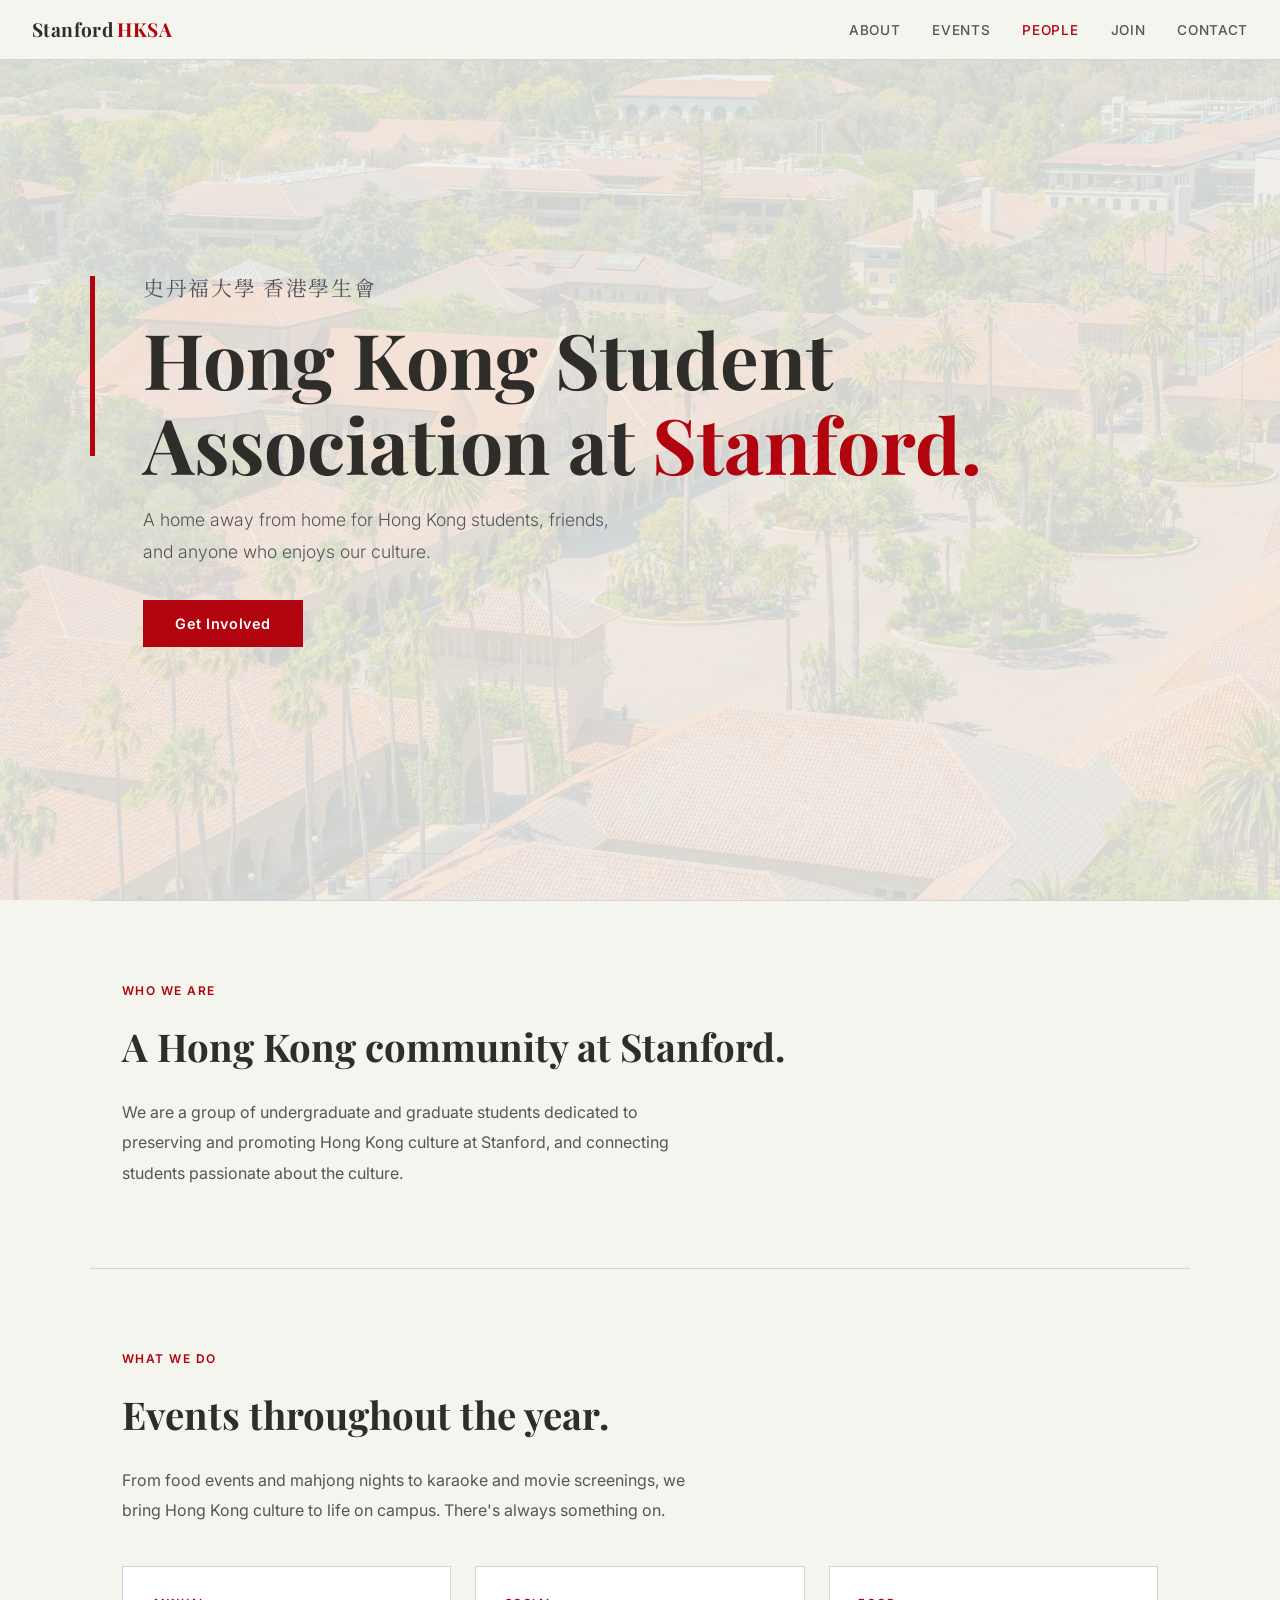
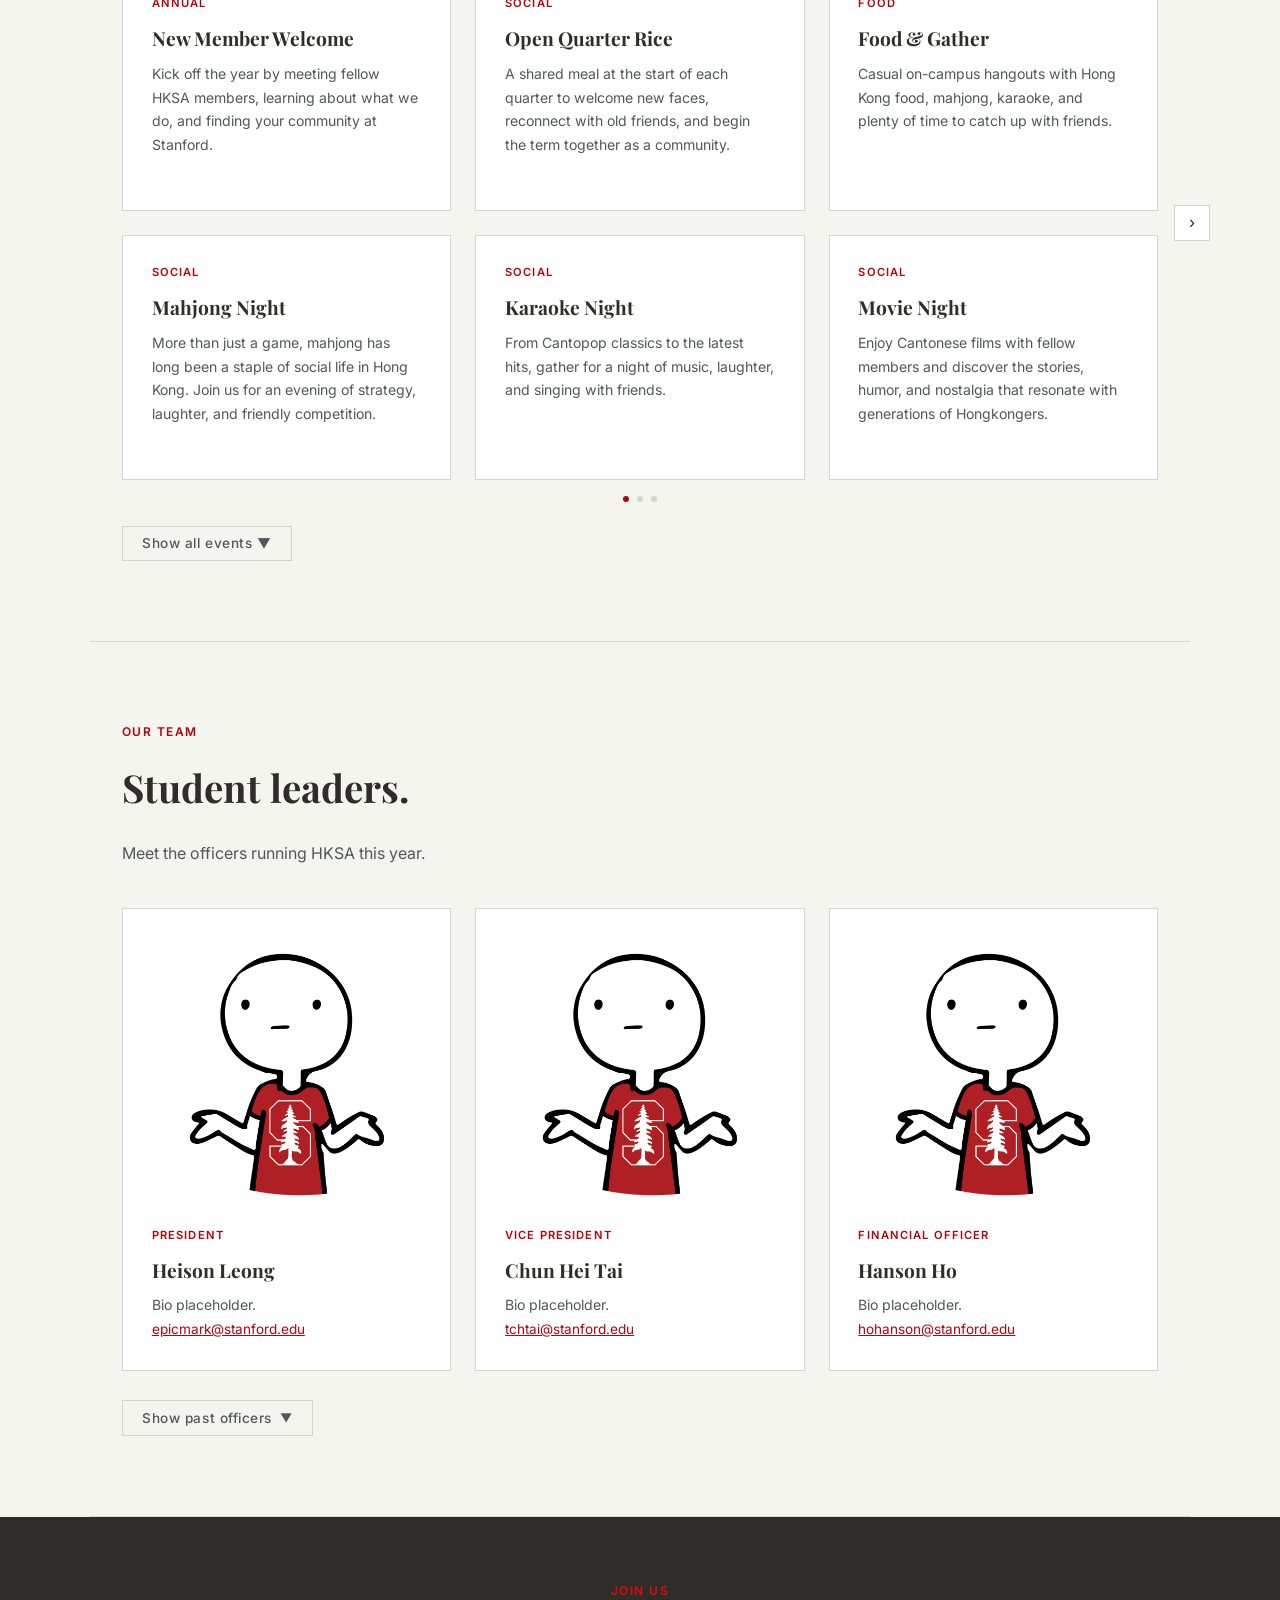
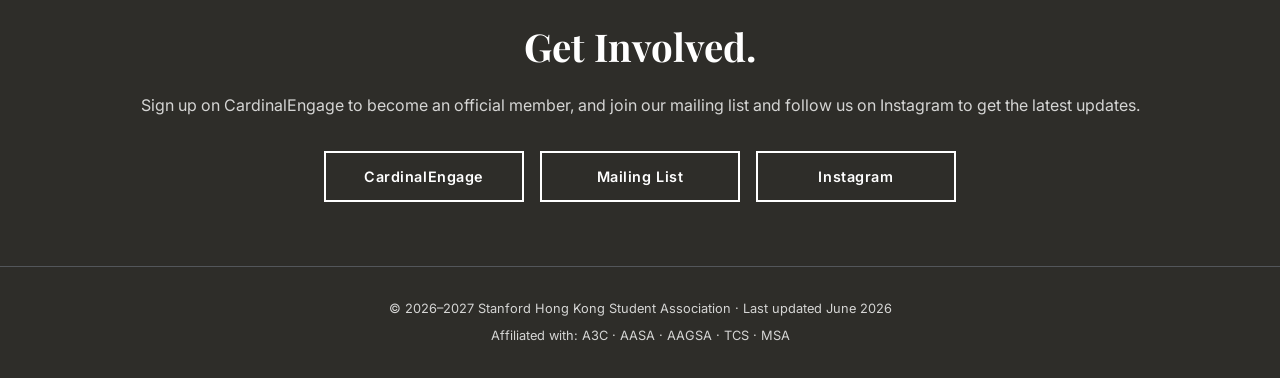
==== index-preview.html @ af9b092c "add data layer, CJK fonts, Chinese hero text, and refactor site structure - comment out past officer" ====
<!DOCTYPE html>
<html lang="en">
<head>
  <meta charset="UTF-8" />
  <meta name="viewport" content="width=device-width, initial-scale=1.0" />
  <title>Stanford HKSA</title>
  <link rel="icon" type="image/png" href="assets/favicon.png" />
  <meta property="og:image" content="assets/og-image.jpg" />
  <link href="https://fonts.googleapis.com/css2?family=Playfair+Display:wght@400;700&family=Inter:wght@300;400;500;600&family=Noto+Serif+TC:wght@400;700&family=Noto+Sans+TC:wght@300;400;500;600&display=swap" rel="stylesheet" />
  <style>
    :root {
      --red:          #B1040E;
      --black:        #2E2D29;
      --bg:           #F5F5F0;
      --white:        #FFFFFF;
      --grey:         #53565A;
      --border:       #D5D5D4;
      --font-display: 'Playfair Display', 'Noto Serif TC', serif;
      --font-body:    'Inter', 'Noto Sans TC', sans-serif;
    }

    *, *::before, *::after { box-sizing: border-box; margin: 0; padding: 0; }

    html { scroll-behavior: smooth; }

    body {
      font-family: var(--font-body);
      background: var(--bg);
      color: var(--black);
      font-size: 16px;
      line-height: 1.6;
    }

    /* NAV */
    nav {
      position: fixed;
      top: 0; left: 0; right: 0;
      background: var(--bg);
      border-bottom: 1px solid var(--border);
      z-index: 100;
      padding: 0 2rem;
      height: 60px;
      display: flex;
      align-items: center;
      justify-content: space-between;
    }

    .nav-logo {
      font-family: var(--font-display);
      font-size: 1.2rem;
      font-weight: 700;
      color: var(--black);
      text-decoration: none;
      letter-spacing: 0.02em;
    }

    .nav-logo span { color: var(--red); }

    .nav-links {
      display: flex;
      gap: 2rem;
      list-style: none;
    }

    .nav-links a {
      font-size: 0.85rem;
      font-weight: 500;
      color: var(--grey);
      text-decoration: none;
      letter-spacing: 0.05em;
      text-transform: uppercase;
      transition: color 0.2s;
    }

    .nav-links a:hover { color: var(--red); }

    /* HERO */
    .hero {
      min-height: 100vh;
      display: flex;
      align-items: center;
      padding: 80px 2rem 4rem;
      max-width: 100%;
      position: relative;
      overflow: hidden;
    }

    .hero::before {
      content: '';
      position: absolute;
      inset: 0;
      background-image: url('assets/hero.jpg');
      background-size: cover;
      background-position: center;
      opacity: 0.15;
      z-index: 0;
    }

    .hero-inner {
      position: relative;
      z-index: 1;
      max-width: 1100px;
      margin: 0 auto;
      width: 100%;
      display: flex;
      align-items: flex-start;
      gap: 3rem;
    }

    .hero-bar {
      width: 5px;
      height: 180px;
      background: var(--red);
      flex-shrink: 0;
      margin-top: 0.4rem;
    }

    .hero-text h1 {
      font-family: var(--font-display);
      font-size: clamp(2.8rem, 6vw, 5rem);
      font-weight: 700;
      line-height: 1.1;
      color: var(--black);
      margin-bottom: 1.2rem;
    }

    .hero-text h1 em {
      font-style: normal;
      color: var(--red);
    }

    .hero-text p {
      font-size: 1.1rem;
      color: var(--grey);
      font-weight: 300;
      max-width: 480px;
      margin-bottom: 2rem;
      line-height: 1.8;
    }

    .hero-cta {
      display: inline-block;
      background: var(--red);
      color: var(--white);
      padding: 0.75rem 2rem;
      text-decoration: none;
      font-size: 0.9rem;
      font-weight: 600;
      letter-spacing: 0.04em;
      transition: opacity 0.2s;
    }

    .hero-cta:hover { opacity: 0.85; }

    /* SECTIONS */
    section {
      padding: 5rem 2rem;
      max-width: 1100px;
      margin: 0 auto;
    }

    .section-label {
      font-size: 0.75rem;
      font-weight: 600;
      letter-spacing: 0.12em;
      text-transform: uppercase;
      color: var(--red);
      margin-bottom: 1rem;
    }

    .section-title {
      font-family: var(--font-display);
      font-size: clamp(1.8rem, 3vw, 2.6rem);
      font-weight: 700;
      color: var(--black);
      margin-bottom: 1.2rem;
    }

    .section-body {
      font-size: 1rem;
      color: var(--grey);
      max-width: 580px;
      line-height: 1.9;
    }

    .divider {
      border: none;
      border-top: 1px solid var(--border);
      max-width: 1100px;
      margin: 0 auto;
    }

    /* CARDS (shared by events and people) */
    .card-grid {
      display: grid;
      grid-template-columns: repeat(3, 1fr);
      gap: 1.5rem;
      margin-top: 2.5rem;
    }

    .card {
      background: var(--white);
      padding: 1.8rem;
      border: 1px solid var(--border);
      transition: border-color 0.2s;
      min-width: 0;
    }

    .card:hover { border-color: var(--red); }

    .card-tag {
      font-size: 0.7rem;
      font-weight: 600;
      letter-spacing: 0.1em;
      text-transform: uppercase;
      color: var(--red);
      margin-bottom: 0.6rem;
    }

    .card h3 {
      font-family: var(--font-display);
      font-size: 1.2rem;
      color: var(--black);
      margin-bottom: 0.5rem;
    }

    .card p {
      font-size: 0.88rem;
      color: var(--grey);
      line-height: 1.7;
    }

    /* OFFICER PHOTO */
    .officer-photo {
      width: 100%;
      height: auto;
      display: block;
      margin-bottom: 1.2rem;
      background: var(--bg);
    }

    /* PAST OFFICERS TOGGLE */
    .past-toggle {
      display: inline-flex;
      align-items: center;
      gap: 0.5rem;
      margin-top: 1.8rem;
      background: none;
      border: 1px solid var(--border);
      color: var(--grey);
      font-family: var(--font-body);
      font-size: 0.85rem;
      font-weight: 500;
      letter-spacing: 0.04em;
      padding: 0.55rem 1.2rem;
      cursor: pointer;
      transition: border-color 0.2s, color 0.2s;
    }

    .past-toggle:hover { border-color: var(--red); color: var(--red); }

    .past-toggle .toggle-chevron {
      display: inline-block;
      transition: transform 0.25s;
      font-style: normal;
      font-size: 0.75rem;
    }

    .past-toggle.open .toggle-chevron { transform: rotate(180deg); }

    .past-officers {
      overflow: hidden;
      max-height: 0;
      transition: max-height 0.35s ease;
    }

    .past-officers.open { max-height: 2000px; }

    .past-year-label {
      font-size: 0.75rem;
      font-weight: 600;
      letter-spacing: 0.1em;
      text-transform: uppercase;
      color: var(--grey);
      margin: 2rem 0 1rem;
    }

    .exec-row {
      display: flex;
      align-items: baseline;
      gap: 0.75rem;
      margin-top: 1rem;
      padding-top: 0.8rem;
      border-top: 1px solid var(--border);
    }

    .exec-names {
      font-size: 0.88rem;
      color: var(--grey);
    }

    .exec-row .card-tag {
      flex-shrink: 0;
      width: 120px;
      min-width: 120px;
      margin-bottom: 0;
    }

    /* JOIN */
    .join-block {
      background: var(--black);
      padding: 4rem 2rem;
      text-align: center;
    }

    .join-block .section-label { color: #E50808; }
    .join-block .section-title { color: var(--white); margin-bottom: 1rem; }
    .join-block p { color: var(--border); margin-bottom: 2rem; font-size: 1rem; }

    .join-cta {
      display: inline-block;
      border: 2px solid var(--white);
      color: var(--white);
      padding: 0.75rem 2rem;
      text-decoration: none;
      font-size: 0.9rem;
      font-weight: 600;
      letter-spacing: 0.04em;
      transition: background 0.2s, color 0.2s;
      min-width: 160px;
      text-align: center;
    }

    .join-cta:hover { background: var(--white); color: var(--black); }
    .join-buttons { display: flex; gap: 1rem; flex-wrap: wrap; justify-content: center; }
    .join-buttons .join-cta { flex: 1 0 auto; max-width: 200px; }

    /* FOOTER */
    footer {
      background: var(--black);
      border-top: 1px solid var(--grey);
      padding: 2rem;
      text-align: center;
    }

    footer p { font-size: 0.8rem; color: var(--border); }
    footer a { color: var(--border); text-decoration: none; transition: color 0.2s; }
    footer a:hover { color: var(--red); }

    /* EVENTS CAROUSEL - desktop */
    .carousel-wrap {
      position: relative;
      margin-top: 2.5rem;
    }

    .carousel-arr {
      /* --- easy to restyle: change width/height/border-radius/color here --- */
      width: 36px;
      height: 36px;
      border-radius: 0;
      border: 1px solid var(--border);
      background: var(--white);
      color: var(--black);
      display: flex;
      align-items: center;
      justify-content: center;
      cursor: pointer;
      font-size: 1.1rem;
      transition: border-color 0.2s, color 0.2s;
      position: absolute;
      top: 50%;
      transform: translateY(-50%);
    }

    .carousel-arr:hover { border-color: var(--red); color: var(--red); }
    .carousel-arr[hidden] { display: none; }

    #evtPrev { left: -52px; }
    #evtNext { right: -52px; }

    .carousel-viewport {
      width: 100%;
      overflow: hidden;
    }

    /* --- easy to change layout: adjust grid-template here --- */
    .carousel-grid {
      display: grid;
      grid-template-columns: repeat(3, 1fr);
      grid-template-rows: repeat(2, auto);
      gap: 1.5rem;
    }

    .evt-expand-btn {
      display: inline-flex;
      align-items: center;
      gap: 0.5rem;
      margin-top: 1.5rem;
      background: none;
      border: 1px solid var(--border);
      color: var(--grey);
      font-family: var(--font-body);
      font-size: 0.85rem;
      font-weight: 500;
      letter-spacing: 0.04em;
      padding: 0.55rem 1.2rem;
      cursor: pointer;
      transition: border-color 0.2s, color 0.2s;
    }

    .evt-expand-btn:hover { border-color: var(--red); color: var(--red); }

    .card-ghost {
      visibility: hidden;
      pointer-events: none;
    }

    /* PAGE INDICATOR DOTS */
    .carousel-dots {
      display: flex;
      gap: 0.5rem;
      justify-content: center;
      margin-top: 1rem;
    }

    .carousel-dot {
      width: 6px;
      height: 6px;
      border-radius: 50%;
      background: var(--border);
      border: none;
      padding: 0;
      cursor: pointer;
      transition: background 0.2s;
    }

    .carousel-dot.active { background: var(--red); }

    /* ACTIVE NAV HIGHLIGHT */
    .nav-links a.nav-active { color: var(--red); }

    /* RESPONSIVE - all mobile rules consolidated here */
    @media (max-width: 600px) {
      .nav-links { display: none; }
      .hero-inner { flex-direction: column; gap: 1.5rem; }
      .hero-bar { width: 40px; height: 5px; }
      .card-grid { grid-template-columns: 1fr; }
      .evt-expand-btn { display: none; }
      .carousel-dots { display: none; }
      .join-buttons { flex-direction: column; align-items: center; }
      .join-cta { width: 240px; }
      .carousel-wrap { gap: 0; }
      .carousel-arr { display: none; }
      .carousel-viewport {
        overflow-x: auto;
        scroll-snap-type: x mandatory;
        -webkit-overflow-scrolling: touch;
        scrollbar-width: none;
      }
      .carousel-viewport::-webkit-scrollbar { display: none; }
      .carousel-grid {
        display: grid;
        grid-auto-flow: column;
        grid-template-rows: repeat(3, auto);
        grid-template-columns: unset;
        width: max-content;
        gap: 1rem;
      }
      .carousel-grid .card {
        width: 75vw;
        scroll-snap-align: start;
      }
      .exec-row .card-tag {
        width: 80px;
        min-width: 80px;
      }
    }
  </style>

  <!-- Google tag (gtag.js) -->
  <script async src="https://www.googletagmanager.com/gtag/js?id=G-TLH5792XHT"></script>
  <script>
    window.dataLayer = window.dataLayer || [];
    function gtag(){dataLayer.push(arguments);}
    gtag('js', new Date());

    gtag('config', 'G-TLH5792XHT');
  </script>
</head>
<body>

  <!-- NAV -->
  <nav>
    <a href="#" class="nav-logo">Stanford <span>HKSA</span></a>
    <ul class="nav-links">
      <li><a href="#about">About</a></li>
      <li><a href="#events">Events</a></li>
      <li><a href="#people">People</a></li>
      <li><a href="#join">Join</a></li>
      <li><a href="#contact">Contact</a></li>
    </ul>
  </nav>

  <!-- HERO -->
  <div class="hero">
    <div class="hero-inner">
      <div class="hero-bar"></div>
      <div class="hero-text">
        <p style="font-family:var(--font-display);font-size:1.3rem;font-weight:400;color:var(--grey);letter-spacing:0.08em;margin-bottom:0.6rem;">史丹福大學 香港學生會</p>
        <h1>Hong Kong Student Association at <em>Stanford.</em></h1>
        <p>A home away from home for Hong Kong students, friends, and anyone who enjoys our culture.</p>
        <a href="#join" class="hero-cta">Get Involved</a>
      </div>
    </div>
  </div>

  <hr class="divider" />

  <!-- ABOUT -->
  <section id="about">
    <div class="section-label">Who We Are</div>
    <h2 class="section-title">A Hong Kong community at Stanford.</h2>
    <p class="section-body">We are a group of undergraduate and graduate students dedicated to preserving and promoting Hong Kong culture at Stanford, and connecting students passionate about the culture.</p>
  </section>

  <hr class="divider" />

  <!-- EVENTS -->
  <section id="events">
    <div class="section-label">What We Do</div>
    <h2 class="section-title">Events throughout the year.</h2>
    <p class="section-body">From food events and mahjong nights to karaoke and movie screenings, we bring Hong Kong culture to life on campus. There's always something on.</p>
    <div class="carousel-wrap" id="eventsCarousel">
      <button class="carousel-arr" id="evtPrev" onclick="evtMove(-1)" aria-label="Previous" hidden>&#8249;</button>
      <div class="carousel-viewport">
        <div class="carousel-grid" id="evtGrid">
          <div class="card">
            <div class="card-tag">Annual</div>
            <h3>New Member Welcome</h3>
            <p>Kick off the year by meeting fellow HKSA members, learning about what we do, and finding your community at Stanford.</p>
          </div>
          <div class="card">
            <div class="card-tag">Social</div>
            <h3>Open Quarter Rice</h3>
            <p>A shared meal at the start of each quarter to welcome new faces, reconnect with old friends, and begin the term together as a community.</p>
          </div>
          <div class="card">
            <div class="card-tag">Food</div>
            <h3>Food &amp; Gather</h3>
            <p>Casual on-campus hangouts with Hong Kong food, mahjong, karaoke, and plenty of time to catch up with friends.</p>
          </div>
          <div class="card">
            <div class="card-tag">Social</div>
            <h3>Mahjong Night</h3>
            <p>More than just a game, mahjong has long been a staple of social life in Hong Kong. Join us for an evening of strategy, laughter, and friendly competition.</p>
          </div>
          <div class="card">
            <div class="card-tag">Social</div>
            <h3>Karaoke Night</h3>
            <p>From Cantopop classics to the latest hits, gather for a night of music, laughter, and singing with friends.</p>
          </div>
          <div class="card">
            <div class="card-tag">Social</div>
            <h3>Movie Night</h3>
            <p>Enjoy Cantonese films with fellow members and discover the stories, humor, and nostalgia that resonate with generations of Hongkongers.</p>
          </div>
          <div class="card">
            <div class="card-tag">Cultural</div>
            <h3>Winter Solstice</h3>
            <p>Celebrated widely in Hong Kong, the Winter Solstice is a time for reunion and togetherness. Join us as we mark the occasion with food and community.</p>
          </div>
          <div class="card">
            <div class="card-tag">Cultural</div>
            <h3>Chinese New Year</h3>
            <p>Celebrate the start of the new year with fai chun calligraphy, festive treats, and traditional customs as we share one of Hong Kong&rsquo;s most cherished celebrations.</p>
          </div>
          <div class="card">
            <div class="card-tag">Annual</div>
            <h3>Chinese New Year Hotpot</h3>
            <p>Gather around the hotpot table to celebrate the beginning of a new year with students and alumni, sharing good food and good company.</p>
          </div>
          <div class="card">
            <div class="card-tag">Food</div>
            <h3>Dim Sum Run</h3>
            <p>Explore some of the Bay Area&rsquo;s best dim sum restaurants and experience one of Hong Kong&rsquo;s most beloved dining traditions.</p>
          </div>
          <div class="card">
            <div class="card-tag">Social</div>
            <h3>Hongkongers in the Bay Area</h3>
            <p>Connect with Hong Kong professionals and alumni across a range of industries, fostering mentorship and cultural connections across generations.</p>
          </div>
          <div class="card">
            <div class="card-tag">Social</div>
            <h3>Berkeley Mixer</h3>
            <p>Strengthen ties with fellow Hong Kong students across the Bay Area and celebrate our shared culture.</p>
          </div>
          <div class="card">
            <div class="card-tag">Annual</div>
            <h3>Spring Retreat</h3>
            <p>An off-campus getaway to relax, explore, and create lasting memories as we celebrate another year together.</p>
          </div>
          <div class="card">
            <div class="card-tag">Annual</div>
            <h3>Year-End Celebration</h3>
            <p>Close out the academic year with hotpot, karaoke, and a chance to celebrate our graduating members and reconnect with alumni.</p>
          </div>
          <div class="card card-ghost" aria-hidden="true"></div>
          <div class="card card-ghost" aria-hidden="true"></div>
          <div class="card card-ghost" aria-hidden="true"></div>
          <div class="card card-ghost" aria-hidden="true"></div>
        </div>
      </div>
      <button class="carousel-arr" id="evtNext" onclick="evtMove(1)" aria-label="Next">&#8250;</button>
    </div>
    <div class="carousel-dots" id="evtDots"></div>
    <button class="evt-expand-btn" id="evtExpandBtn" onclick="evtToggleExpand()">Show all events &#9660;</button>
  </section>

  <hr class="divider" />

  <!-- PEOPLE -->
  <section id="people">
    <div class="section-label">Our Team</div>
    <h2 class="section-title">Student leaders.</h2>
    <p class="section-body">Meet the officers running HKSA this year.</p>
    <div class="card-grid">
      <div class="card">
        <img src="assets/headshot-epicmark.png" alt="Heison Leong" class="officer-photo" width="250" height="250" />
        <div class="card-tag">President</div>
        <h3>Heison Leong</h3>
        <p>Bio placeholder.</p>
        <p><a href="mailto:epicmark@stanford.edu" style="color:var(--red);font-size:0.85rem;">epicmark@stanford.edu</a></p>
      </div>
      <div class="card">
        <img src="assets/headshot-tchtai.png" alt="Chun Hei Tai" class="officer-photo" width="250" height="250" />
        <div class="card-tag">Vice President</div>
        <h3>Chun Hei Tai</h3>
        <p>Bio placeholder.</p>
        <p><a href="mailto:tchtai@stanford.edu" style="color:var(--red);font-size:0.85rem;">tchtai@stanford.edu</a></p>
      </div>
      <div class="card">
        <img src="assets/headshot-hohanson.png" alt="Hanson Ho" class="officer-photo" width="250" height="250" />
        <div class="card-tag">Financial Officer</div>
        <h3>Hanson Ho</h3>
        <p>Bio placeholder.</p>
        <p><a href="mailto:hohanson@stanford.edu" style="color:var(--red);font-size:0.85rem;">hohanson@stanford.edu</a></p>
      </div>
    </div>

    <button class="past-toggle" id="pastToggle" onclick="
      this.classList.toggle('open');
      document.getElementById('pastOfficers').classList.toggle('open');
      this.querySelector('.toggle-label').textContent = this.classList.contains('open') ? 'Hide past officers' : 'Show past officers';
    " aria-expanded="false">
      <span class="toggle-label">Show past officers</span>
      <i class="toggle-chevron">&#9660;</i>
    </button>

    <div class="past-officers" id="pastOfficers">

      <div class="past-year-label">2025&ndash;26</div>
      <div class="card-grid">
        <div class="card">
          <div class="card-tag">President</div>
          <h3>Clive Chung</h3>
          <!-- <p><a href="mailto:lychung@stanford.edu" style="color:var(--red);font-size:0.85rem;">lychung@stanford.edu</a></p> -->
        </div>
        <div class="card">
          <div class="card-tag">Vice President</div>
          <h3>Camille Vong</h3>
          <!-- <p><a href="mailto:csvong@stanford.edu" style="color:var(--red);font-size:0.85rem;">csvong@stanford.edu</a></p> -->
        </div>
        <div class="card">
          <div class="card-tag">Financial Officer</div>
          <h3>Hanson Ho</h3>
          <!-- <p><a href="mailto:hohanson@stanford.edu" style="color:var(--red);font-size:0.85rem;">hohanson@stanford.edu</a></p> -->
        </div>
      </div>
      <div class="exec-row">
        <span class="card-tag" style="margin-bottom:0;">Executive Team</span>
        <span class="exec-names">Dominic Cheng &middot; Alana Chiang &middot; Alexis Lee &middot; Heison Leong &middot; Cindy Shum &middot; Rebecca Zhang</span>
      </div>

      <div class="past-year-label">2024&ndash;25</div>
      <div class="card-grid">
        <div class="card">
          <div class="card-tag">President</div>
          <h3>Milly Wong</h3>
          <!-- <p><a href="mailto:millywy@stanford.edu" style="color:var(--red);font-size:0.85rem;">millywy@stanford.edu</a></p> -->
        </div>
        <div class="card">
          <div class="card-tag">Vice President</div>
          <h3>Erika Yong</h3>
          <!-- <p><a href="mailto:erikay@stanford.edu" style="color:var(--red);font-size:0.85rem;">erikay@stanford.edu</a></p> -->
        </div>
        <div class="card">
          <div class="card-tag">Financial Officer</div>
          <h3>Hanson Ho</h3>
          <!-- <p><a href="mailto:hohanson@stanford.edu" style="color:var(--red);font-size:0.85rem;">hohanson@stanford.edu</a></p> -->
        </div>
      </div>
      <div class="exec-row">
        <span class="card-tag" style="margin-bottom:0;">Executive Team</span>
        <span class="exec-names">Clive Chung &middot; Edward Tang &middot; Gordon Yeung &middot; Chinat Yu</span>
      </div>

      <div class="past-year-label">2023&ndash;24</div>
      <div class="card-grid">
        <div class="card">
          <div class="card-tag">Co-President</div>
          <h3>Carson Chan</h3>
          <!-- <p><a href="mailto:carsonok@stanford.edu" style="color:var(--red);font-size:0.85rem;">carsonok@stanford.edu</a></p> -->
          <!-- <p><a href="mailto:c.chan@alumni.stanford.edu" style="color:var(--red);font-size:0.85rem;">c.chan@alumni.stanford.edu</a></p> -->
        </div>
        <div class="card">
          <div class="card-tag">Co-President</div>
          <h3>Jessie Kong</h3>
          <!-- <p><a href="mailto:jkong2@stanford.edu" style="color:var(--red);font-size:0.85rem;">jkong2@stanford.edu</a></p> -->
        </div>
        <div class="card">
          <div class="card-tag">Financial Officer</div>
          <h3>Erika Yong</h3>
          <!-- <p><a href="mailto:erikay@stanford.edu" style="color:var(--red);font-size:0.85rem;">erikay@stanford.edu</a></p> -->
        </div>
      </div>
      <div class="exec-row">
        <span class="card-tag" style="margin-bottom:0;">Executive Team</span>
        <span class="exec-names">Hanson Ho &middot; Milly Wong</span>
      </div>

    </div>
  </section>

  <hr class="divider" />

  <!-- JOIN -->
  <div class="join-block" id="join">
    <div class="section-label">Join Us</div>
    <h2 class="section-title">Get Involved.</h2>
    <p>Sign up on CardinalEngage to become an official member, and join our mailing list and follow us on Instagram to get the latest updates.</p>
    <div class="join-buttons">
      <a href="https://cardinalengage.stanford.edu" class="join-cta" target="_blank" rel="noopener noreferrer">CardinalEngage</a>
      <a href="https://mailman.stanford.edu/mailman/listinfo/hksa" class="join-cta" target="_blank" rel="noopener noreferrer">Mailing List</a>
      <a href="https://www.instagram.com/stanfordhksa" class="join-cta" target="_blank" rel="noopener noreferrer">Instagram</a>
    </div>
  </div>

  <!-- FOOTER -->
  <footer id="contact">
    <p>&copy; 2026&ndash;2027 Stanford Hong Kong Student Association &middot; Last updated June 2026</p>
    <p style="margin-top: 0.4rem;">Affiliated with: <a href="https://a3c.stanford.edu/" target="_blank" rel="noopener noreferrer">A3C</a> &middot; <a href="https://stanfordaasa.weebly.com/" target="_blank" rel="noopener noreferrer">AASA</a> &middot; <a href="https://sites.google.com/stanford.edu/aagsa/" target="_blank" rel="noopener noreferrer">AAGSA</a> &middot; <a href="https://taiwanese.stanford.edu/" target="_blank" rel="noopener noreferrer">TCS</a> &middot; MSA</p>
  </footer>

  <script>
    /* EVENTS CAROUSEL
       To change grid layout: update PER_PAGE to match cols x rows in .carousel-grid CSS */
    (function() {
      var PER_PAGE = 6; /* 3 cols x 2 rows -- change this if you change the grid */
      var MOBILE_BP = 600; /* must match @media max-width in CSS */
      var page = 0;
      var expanded = false;
      var allCards = document.querySelectorAll('#evtGrid .card');
      var cards = Array.prototype.filter.call(allCards, function(c) {
        return !c.classList.contains('card-ghost');
      });
      var ghosts = Array.prototype.filter.call(allCards, function(c) {
        return c.classList.contains('card-ghost');
      });
      var total = cards.length;
      var maxPage = Math.ceil(total / PER_PAGE) - 1;
      var prev = document.getElementById('evtPrev');
      var next = document.getElementById('evtNext');
      var expandBtn = document.getElementById('evtExpandBtn');
      var dotsContainer = document.getElementById('evtDots');

      /* Build dots */
      var dots = [];
      for (var d = 0; d <= maxPage; d++) {
        var dot = document.createElement('button');
        dot.className = 'carousel-dot';
        dot.setAttribute('aria-label', 'Page ' + (d + 1));
        (function(idx) { dot.onclick = function() { if (!expanded) show(idx); }; })(d);
        dotsContainer.appendChild(dot);
        dots.push(dot);
      }

      function updateDots(p) {
        dots.forEach(function(dot, i) {
          dot.classList.toggle('active', i === p);
        });
        dotsContainer.style.display = expanded ? 'none' : '';
      }

      function isMobile() { return window.innerWidth <= MOBILE_BP; }

      function equalizeHeights() {
        cards.forEach(function(c) { c.style.display = ''; c.style.minHeight = ''; });
        ghosts.forEach(function(c) { c.style.display = 'none'; });
        var maxH = 0;
        cards.forEach(function(c) { var h = c.offsetHeight; if (h > maxH) maxH = h; });
        cards.forEach(function(c) { c.style.minHeight = maxH + 'px'; });
        ghosts.forEach(function(c) { c.style.minHeight = maxH + 'px'; });
      }

      function showAll() {
        cards.forEach(function(c) { c.style.display = ''; c.style.minHeight = ''; });
        ghosts.forEach(function(c) { c.style.display = 'none'; });
        prev.hidden = true;
        next.hidden = true;
        dotsContainer.style.display = 'none';
      }

      function show(p) {
        page = p;
        var start = page * PER_PAGE;
        var end = start + PER_PAGE;
        cards.forEach(function(c, i) {
          c.style.display = (i >= start && i < end) ? '' : 'none';
        });
        var realOnPage = Math.min(end, total) - start;
        var ghostsNeeded = PER_PAGE - realOnPage;
        ghosts.forEach(function(c, i) {
          c.style.display = (page === maxPage && i < ghostsNeeded) ? '' : 'none';
        });
        prev.hidden = (page === 0);
        next.hidden = (page === maxPage);
        updateDots(page);
      }

      function init() {
        if (isMobile()) {
          showAll();
        } else if (expanded) {
          showAll();
        } else {
          equalizeHeights();
          show(0);
        }
      }

      window.evtMove = function(dir) { if (!isMobile() && !expanded) show(page + dir); };

      window.evtToggleExpand = function() {
        expanded = !expanded;
        if (expanded) {
          showAll();
          expandBtn.innerHTML = 'Show fewer &#9650;';
        } else {
          equalizeHeights();
          show(0);
          expandBtn.innerHTML = 'Show all events &#9660;';
        }
      };

      window.addEventListener('load', init);
      window.addEventListener('resize', init);
    })();

    /* ACTIVE NAV HIGHLIGHT via IntersectionObserver */
    (function() {
      var sections = document.querySelectorAll('section[id], div[id="join"]');
      var navLinks = document.querySelectorAll('.nav-links a');

      function setActive(id) {
        navLinks.forEach(function(a) {
          a.classList.toggle('nav-active', a.getAttribute('href') === '#' + id);
        });
      }

      var observer = new IntersectionObserver(function(entries) {
        entries.forEach(function(entry) {
          if (entry.isIntersecting) setActive(entry.target.id);
        });
      }, { rootMargin: '-40% 0px -55% 0px', threshold: 0 });

      sections.forEach(function(s) { observer.observe(s); });
    })();
  </script>
</body>
</html>
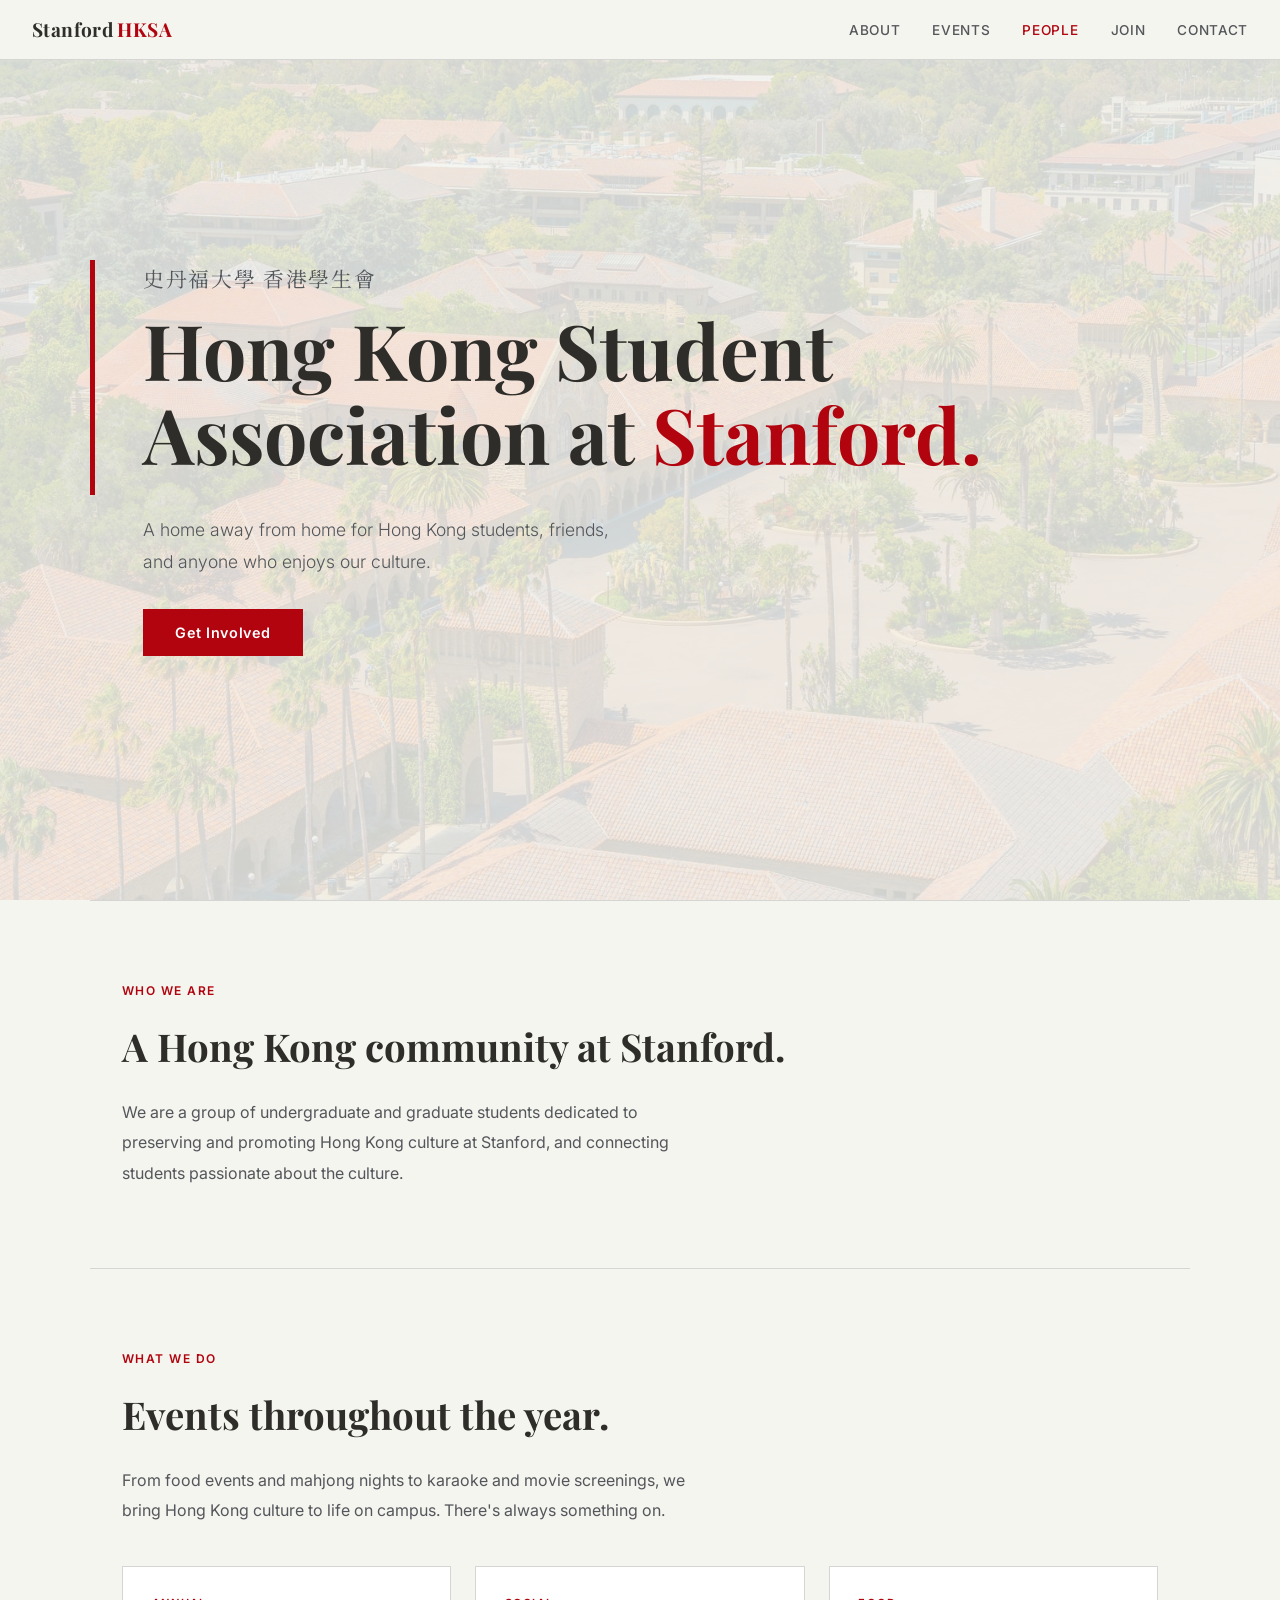
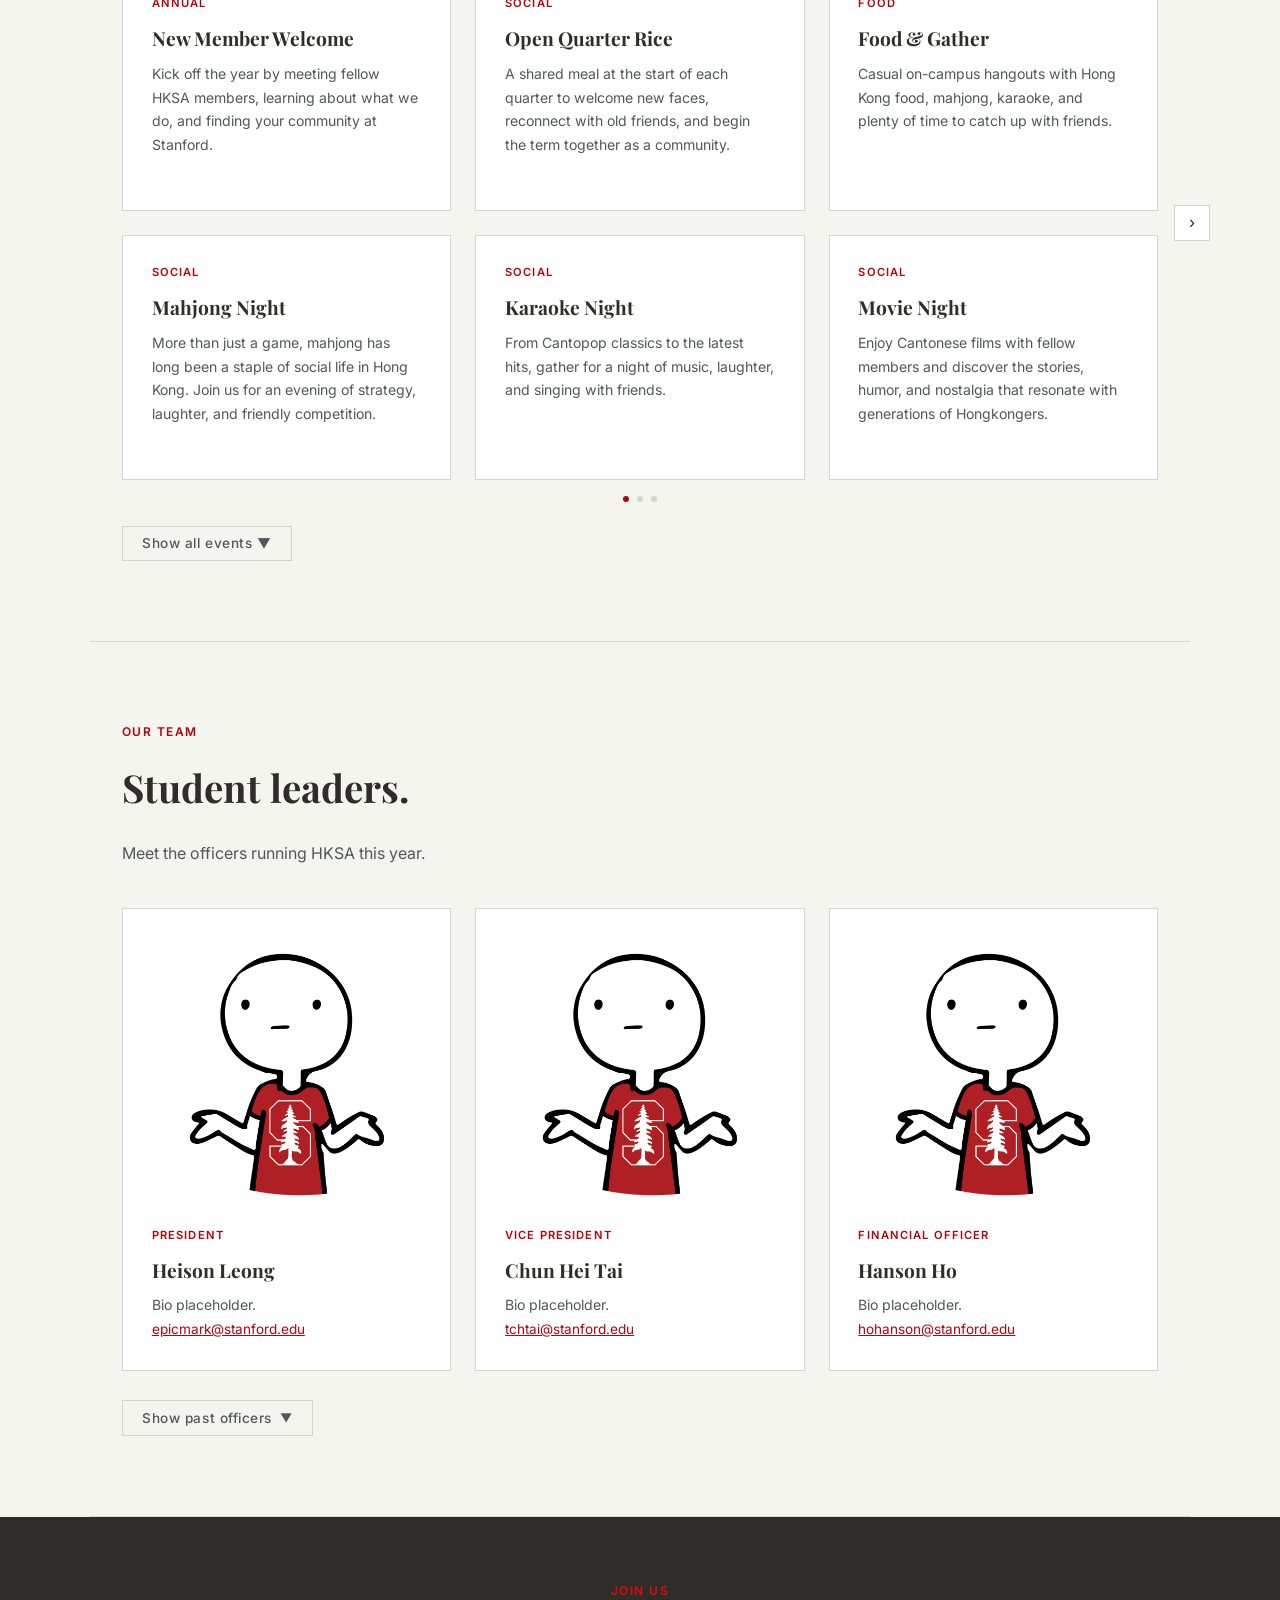
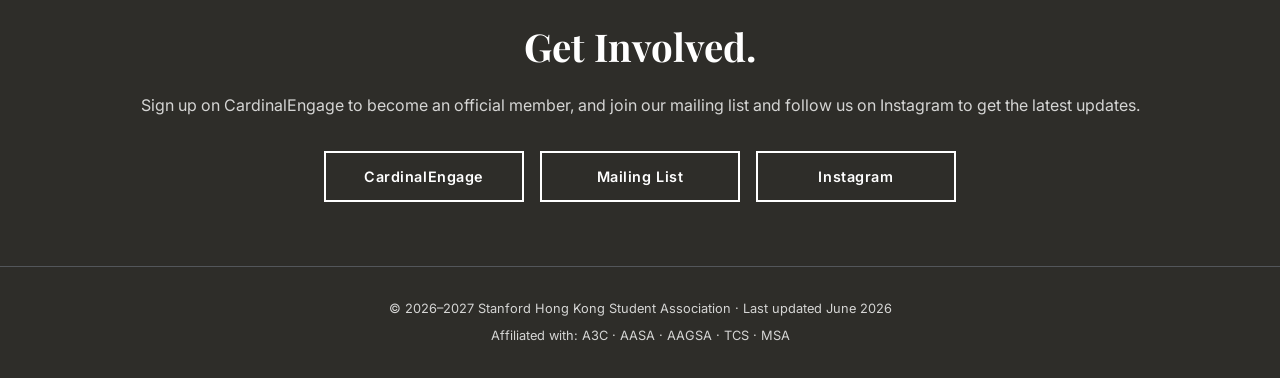
==== commit 136d9a19: "Bug fixes" ====
--- a/index-preview.html
+++ b/index-preview.html
@@ -102,17 +102,20 @@
       max-width: 1100px;
       margin: 0 auto;
       width: 100%;
+    }
+
+    .hero-heading {
       display: flex;
-      align-items: flex-start;
+      align-items: stretch;
       gap: 3rem;
+      margin-bottom: 1.2rem;
     }
 
     .hero-bar {
       width: 5px;
-      height: 180px;
       background: var(--red);
       flex-shrink: 0;
-      margin-top: 0.4rem;
+      align-self: stretch;
     }
 
     .hero-text h1 {
@@ -442,8 +445,9 @@
     /* RESPONSIVE - all mobile rules consolidated here */
     @media (max-width: 600px) {
       .nav-links { display: none; }
-      .hero-inner { flex-direction: column; gap: 1.5rem; }
-      .hero-bar { width: 40px; height: 5px; }
+      .hero-heading { gap: 1.2rem; flex-direction: column; }
+      .hero-bar { width: 40px; height: 5px; align-self: auto; }
+      .hero-text > div[style] { padding-left: 0 !important; }
       .card-grid { grid-template-columns: 1fr; }
       .evt-expand-btn { display: none; }
       .carousel-dots { display: none; }
@@ -504,12 +508,18 @@
   <!-- HERO -->
   <div class="hero">
     <div class="hero-inner">
-      <div class="hero-bar"></div>
       <div class="hero-text">
-        <p style="font-family:var(--font-display);font-size:1.3rem;font-weight:400;color:var(--grey);letter-spacing:0.08em;margin-bottom:0.6rem;">史丹福大學 香港學生會</p>
-        <h1>Hong Kong Student Association at <em>Stanford.</em></h1>
-        <p>A home away from home for Hong Kong students, friends, and anyone who enjoys our culture.</p>
-        <a href="#join" class="hero-cta">Get Involved</a>
+        <div class="hero-heading">
+          <div class="hero-bar"></div>
+          <div>
+            <p style="font-family:var(--font-display);font-size:1.3rem;font-weight:400;color:var(--grey);letter-spacing:0.08em;margin-bottom:0.6rem;">史丹福大學 香港學生會</p>
+            <h1>Hong Kong Student Association at <em>Stanford.</em></h1>
+          </div>
+        </div>
+        <div style="padding-left: calc(5px + 3rem);">
+          <p>A home away from home for Hong Kong students, friends, and anyone who enjoys our culture.</p>
+          <a href="#join" class="hero-cta">Get Involved</a>
+        </div>
       </div>
     </div>
   </div>
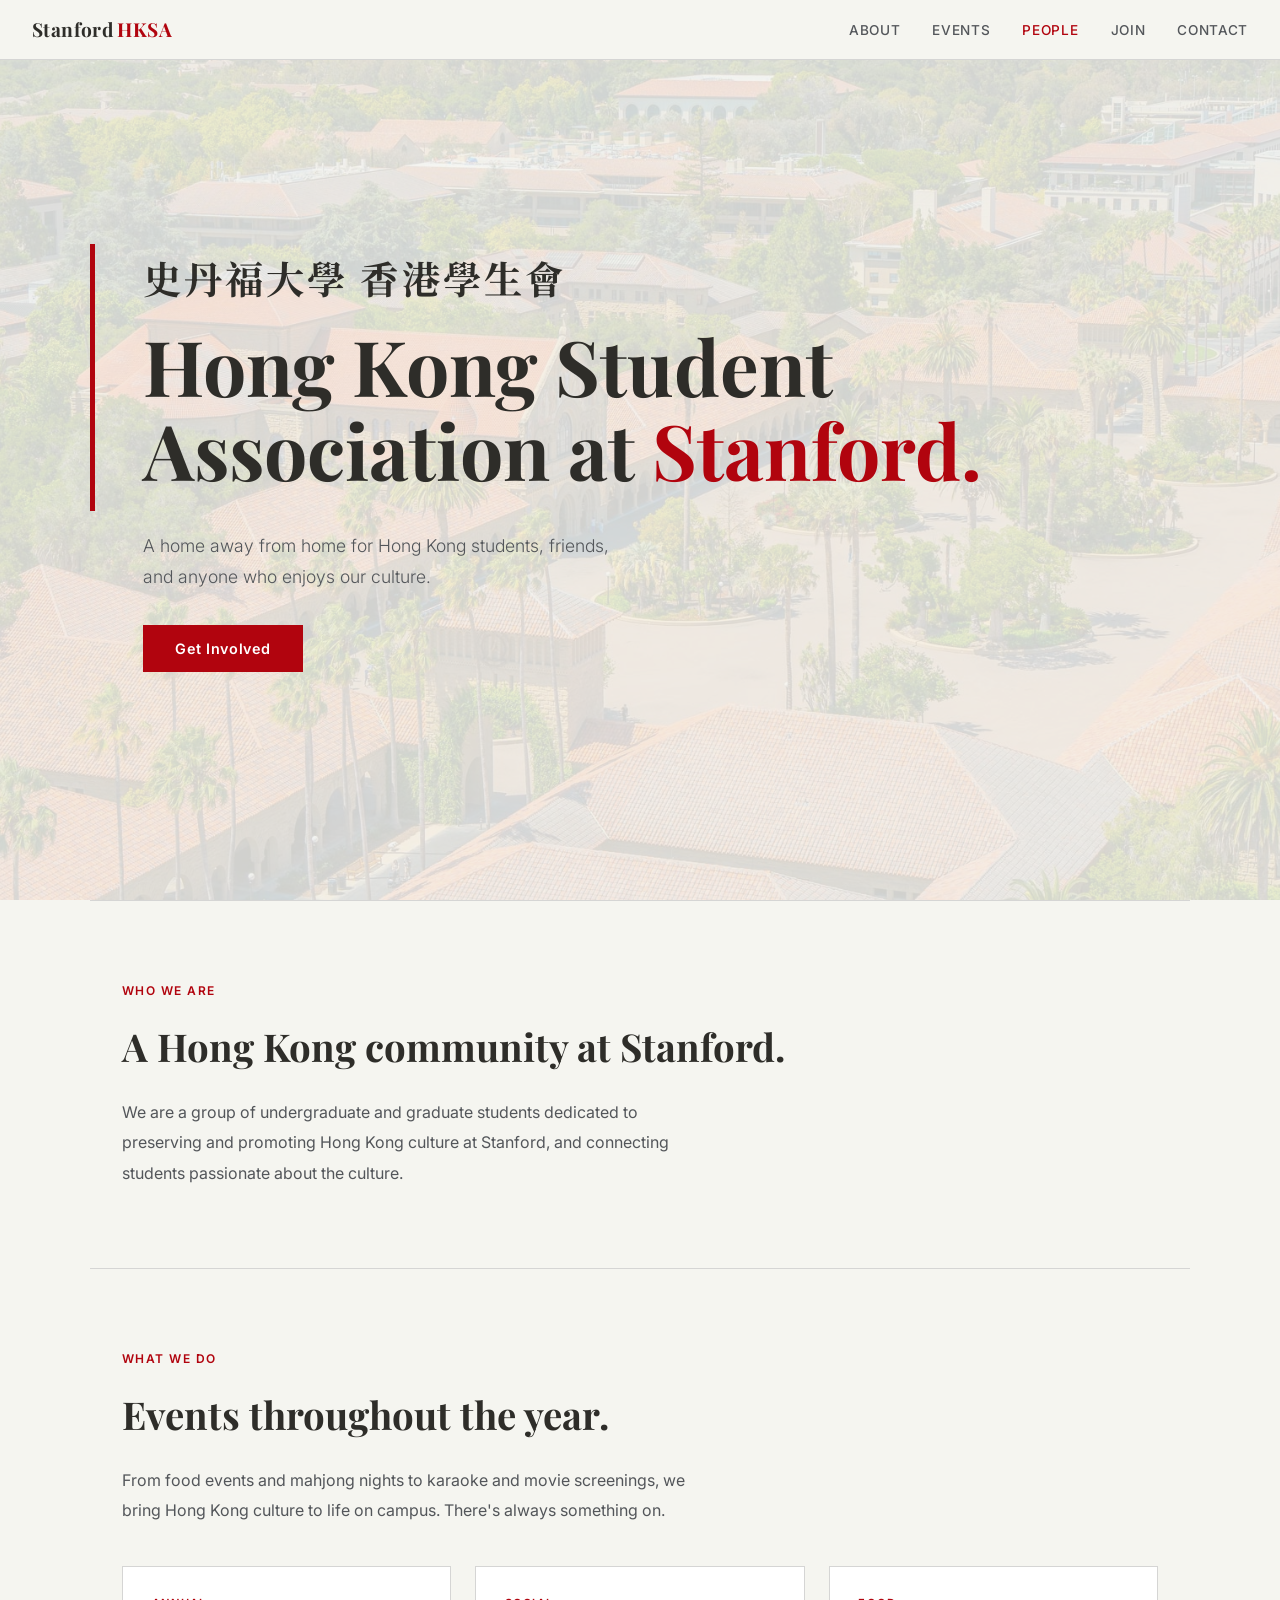
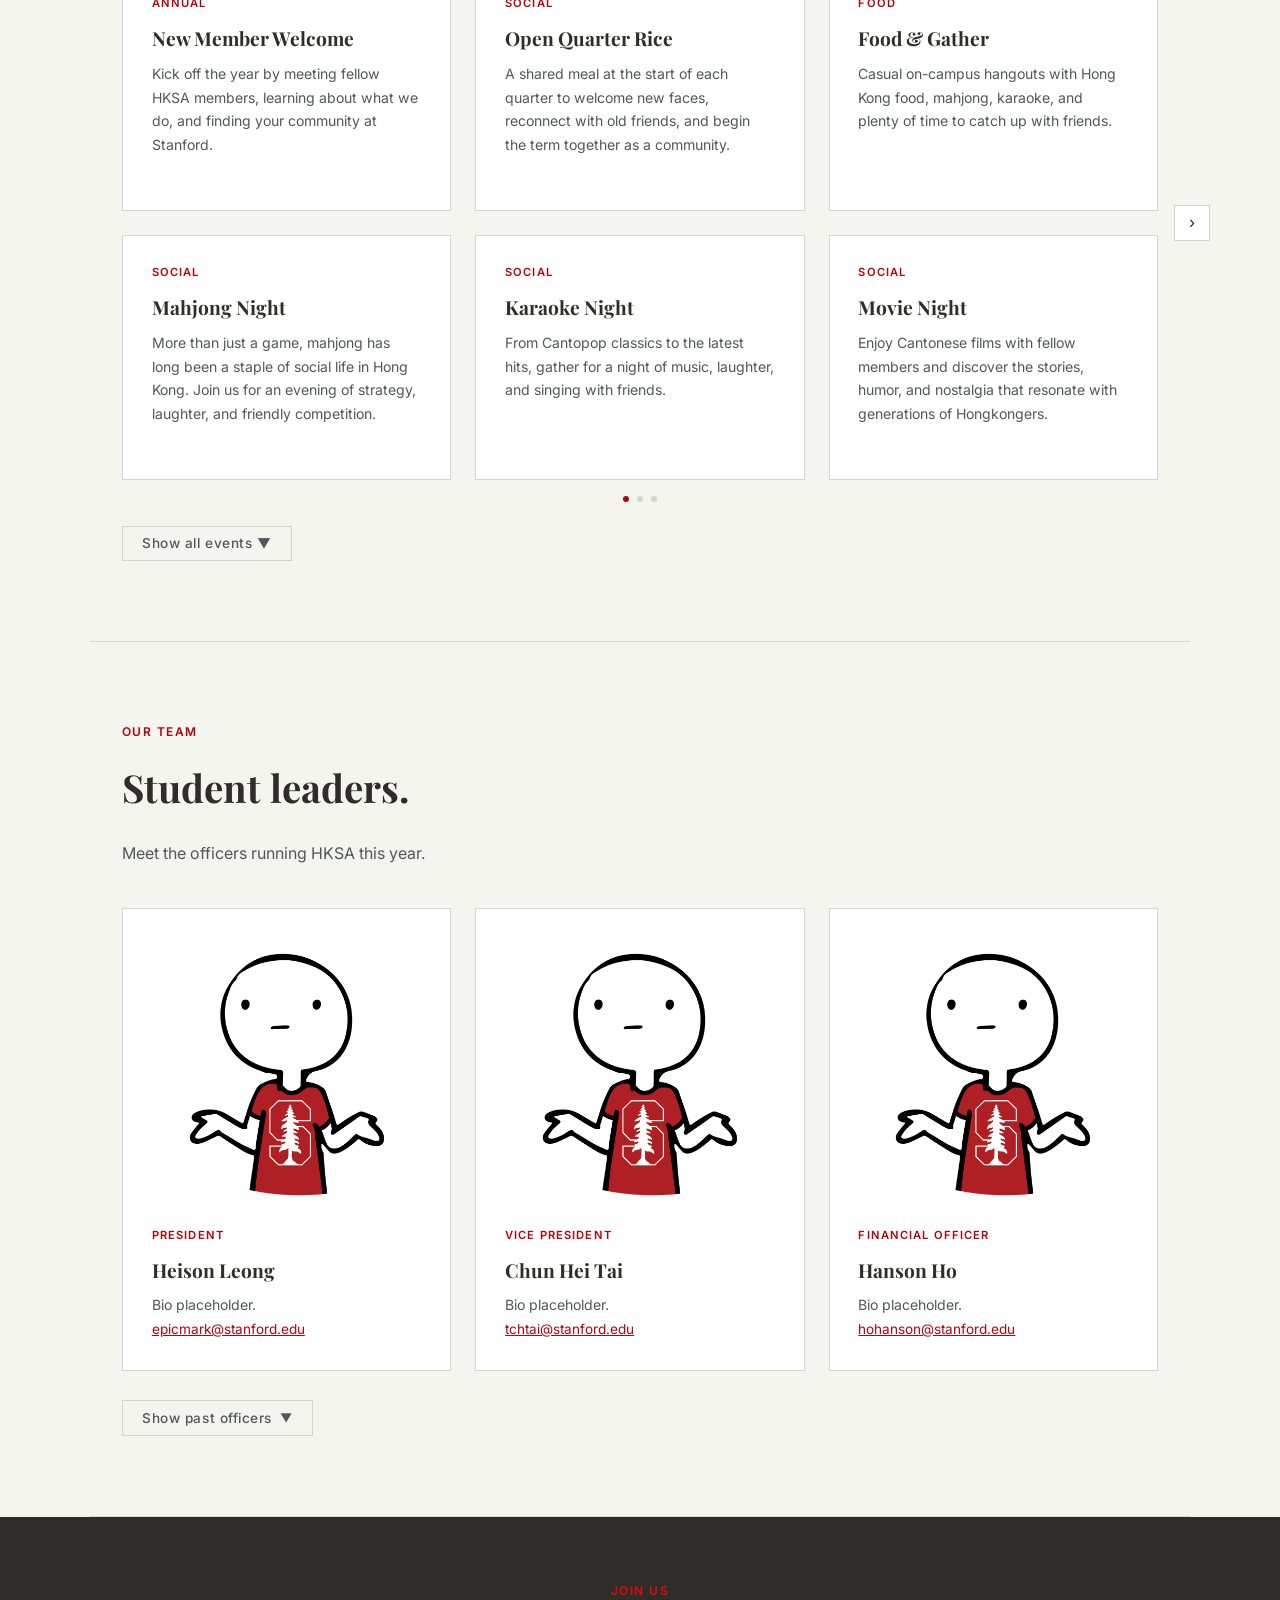
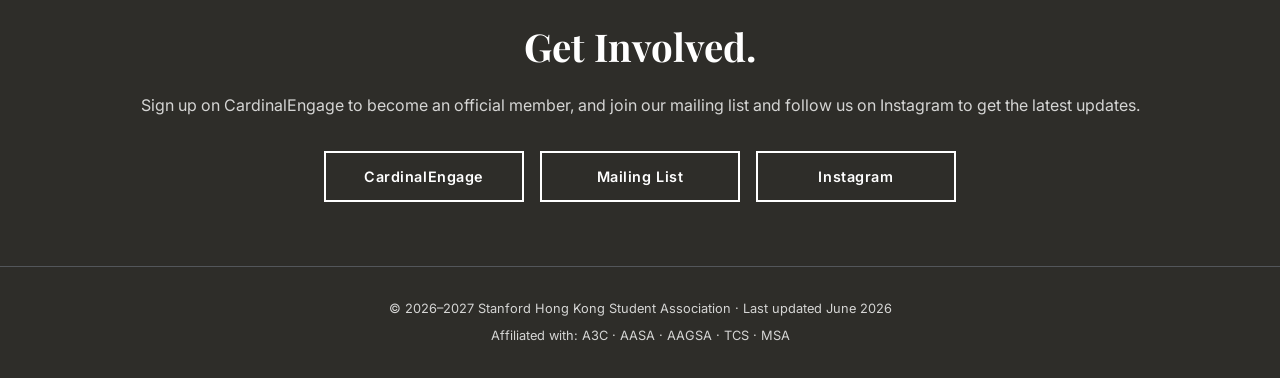
==== commit 816fdcbb: "Update Chinese name style; add maintenance page" ====
--- a/index-preview.html
+++ b/index-preview.html
@@ -512,7 +512,7 @@
         <div class="hero-heading">
           <div class="hero-bar"></div>
           <div>
-            <p style="font-family:var(--font-display);font-size:1.3rem;font-weight:400;color:var(--grey);letter-spacing:0.08em;margin-bottom:0.6rem;">史丹福大學 香港學生會</p>
+            <p style="font-family:var(--font-display);font-size:clamp(1.8rem,3vw,2.6rem);font-weight:700;color:var(--black);letter-spacing:0.08em;margin-bottom:0.6rem;">史丹福大學 香港學生會</p>
             <h1>Hong Kong Student Association at <em>Stanford.</em></h1>
           </div>
         </div>
